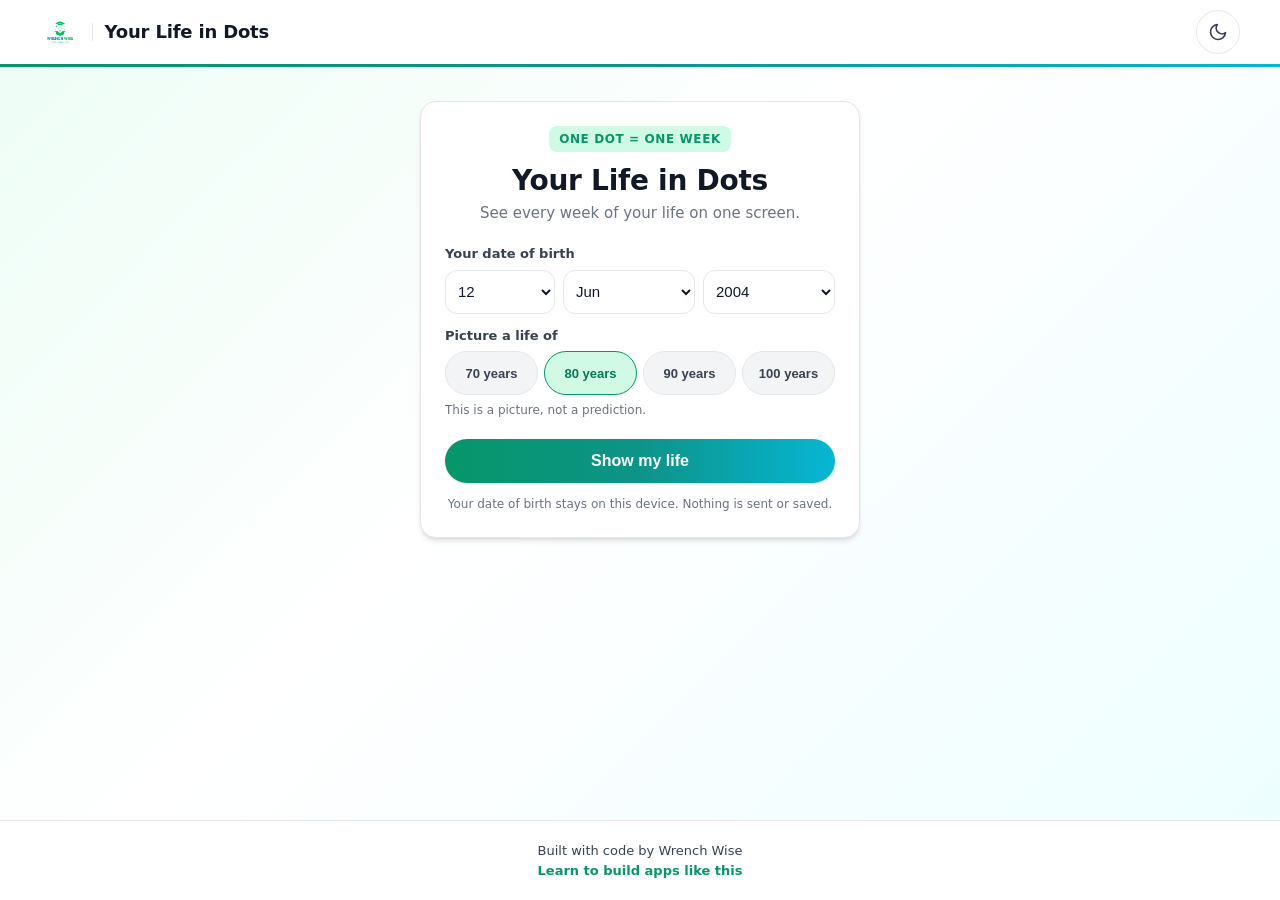
==== index.html @ a6e27f54 "Initial commit: Your Life in Dots web app" ====
<!DOCTYPE html>
<html lang="en">
<head>
  <meta charset="UTF-8">
  <meta name="viewport" content="width=device-width, initial-scale=1.0, viewport-fit=cover">
  <meta name="theme-color" content="#FFFFFF">
  <title>Your Life in Dots by Wrench Wise</title>
  <meta name="description" content="One dot for every week of your life. See yours in 10 seconds.">

  <!-- Open Graph -->
  <meta property="og:title" content="Your Life in Dots by Wrench Wise">
  <meta property="og:description" content="One dot for every week of your life. See yours in 10 seconds.">
  <meta property="og:type" content="website">
  <meta property="og:url" content="https://wrench-wise.com/life-in-dots">
  <meta property="og:image" content="https://wrench-wise.com/life-in-dots/assets/og-image.png">

  <!-- Twitter Card -->
  <meta name="twitter:card" content="summary_large_image">
  <meta name="twitter:title" content="Your Life in Dots by Wrench Wise">
  <meta name="twitter:description" content="One dot for every week of your life. See yours in 10 seconds.">
  <meta name="twitter:image" content="https://wrench-wise.com/life-in-dots/assets/og-image.png">

  <!-- App icon and manifest -->
  <link rel="icon" type="image/png" href="assets/favicon.png">
  <link rel="manifest" href="manifest.json">

  <!-- Styles -->
  <link rel="stylesheet" href="styles.css">
</head>
<body>
  <header class="app-header">
    <div class="header-content">
      <img src="assets/logo.png" alt="Wrench Wise" class="header-logo" onerror="this.style.display='none'; document.getElementById('logo-fallback').style.display='inline';">
      <span id="logo-fallback" style="display: none; font-weight: 800; color: var(--brand);">Wrench Wise</span>
      <div class="header-divider" aria-hidden="true"></div>
      <h1 class="header-title">Your Life in Dots</h1>
      <button id="theme-toggle" class="theme-toggle" type="button" aria-label="Toggle dark theme" title="Toggle theme">
        <svg class="sun-icon" viewBox="0 0 24 24" width="20" height="20" fill="none" stroke="currentColor" stroke-width="2" stroke-linecap="round" stroke-linejoin="round" aria-hidden="true"><circle cx="12" cy="12" r="4"/><path d="M12 2v2M12 20v2M4.93 4.93l1.41 1.41M17.66 17.66l1.41 1.41M2 12h2M20 12h2M6.34 17.66l-1.41 1.41M19.07 4.93l-1.41 1.41"/></svg>
        <svg class="moon-icon" viewBox="0 0 24 24" width="20" height="20" fill="none" stroke="currentColor" stroke-width="2" stroke-linecap="round" stroke-linejoin="round" aria-hidden="true"><path d="M21 12.79A9 9 0 1 1 11.21 3 7 7 0 0 0 21 12.79z"/></svg>
      </button>
    </div>
    <div class="header-bar" aria-hidden="true"></div>
  </header>

  <main class="app-main" id="app-main">
    <div id="test-output"></div>

    <!-- App shell content container for subsequent phases -->
    <div id="app-content"></div>
  </main>

  <footer class="app-footer">
    <p>Built with code by Wrench Wise</p>
    <p>
      <a href="https://wrench-wise.com/?utm_source=life-in-dots&utm_medium=web-app&utm_campaign=life-in-dots-2026" target="_blank" rel="noopener noreferrer">Learn to build apps like this</a>
    </p>
  </footer>

  <script type="module" src="js/main.js"></script>
</body>
</html>
---- styles.css ----
:root {
  /* Colors - Light Theme (default) */
  --bg: #FFFFFF;
  --bg-grad: linear-gradient(135deg, #ECFDF5 0%, #FFFFFF 45%, #ECFEFF 100%);
  --surface: #FFFFFF;
  --surface-2: #F3F4F6;
  --border: #E5E7EB;
  --text: #111827;
  --text-2: #374151;
  --muted: #6B7280;
  --brand: #059669;
  --brand-strong: #047857;
  --brand-soft: #D1FAE5;
  --accent: #0891B2;
  --error: #E11D48;
  --dot-future: #D1D5DB;
  --dot-lived-from: #059669;
  --dot-lived-mid: #0D9488;
  --dot-lived-to: #06B6D4;
  --dot-now: #047857;

  /* Brand gradient & Typography */
  --brand-grad: linear-gradient(90deg, #059669, #0D9488, #06B6D4);
  --font-family: ui-sans-serif, system-ui, -apple-system, "Segoe UI", Roboto, "Helvetica Neue", Arial, sans-serif;

  /* Shapes & Shadows */
  --radius-full: 999px;
  --radius-card: 16px;
  --radius-input: 12px;
  --radius-chip: 8px;
  --shadow-sm: 0 1px 3px rgba(0, 0, 0, 0.10), 0 1px 2px -1px rgba(0, 0, 0, 0.10);
  --shadow-md: 0 4px 6px -1px rgba(0, 0, 0, 0.10), 0 2px 4px -2px rgba(0, 0, 0, 0.10);
  --shadow-lg: 0 10px 15px -3px rgba(0, 0, 0, 0.10), 0 4px 6px -4px rgba(0, 0, 0, 0.10);

  /* Motion */
  --ease-out: cubic-bezier(0.22, 1, 0.36, 1);
  --ease: cubic-bezier(0.4, 0, 0.2, 1);
}

[data-theme="dark"] {
  --bg: #0F172A;
  --bg-grad: linear-gradient(135deg, #0F172A 0%, #1E293B 100%);
  --surface: #1E293B;
  --surface-2: #334155;
  --border: #334155;
  --text: #F1F5F9;
  --text-2: #CBD5E1;
  --muted: #94A3B8;
  --brand: #10B981;
  --brand-strong: #34D399;
  --brand-soft: rgba(16, 185, 129, 0.15);
  --accent: #22D3EE;
  --error: #FB7185;
  --dot-future: #334155;
  --dot-lived-from: #10B981;
  --dot-lived-mid: #14B8A6;
  --dot-lived-to: #22D3EE;
  --dot-now: #34D399;
  --shadow-sm: 0 1px 3px rgba(0, 0, 0, 0.40), 0 1px 2px -1px rgba(0, 0, 0, 0.40);
  --shadow-md: 0 4px 6px -1px rgba(0, 0, 0, 0.40), 0 2px 4px -2px rgba(0, 0, 0, 0.40);
  --shadow-lg: 0 10px 15px -3px rgba(0, 0, 0, 0.40), 0 4px 6px -4px rgba(0, 0, 0, 0.40);
}

*, *::before, *::after { box-sizing: border-box; margin: 0; padding: 0; }
html {
  font-family: var(--font-family);
  background-color: var(--bg);
  color: var(--text);
  min-height: 100%;
  -webkit-font-smoothing: antialiased;
}

body {
  min-height: 100dvh;
  background: var(--bg-grad);
  background-attachment: fixed;
  color: var(--text);
  line-height: 1.5;
  display: flex;
  flex-direction: column;
}

.tabular, select, button, input { font-variant-numeric: tabular-nums; }
h1, h2, h3 { font-weight: 800; letter-spacing: -0.01em; color: var(--text); line-height: 1.2; }
p { font-weight: 400; color: var(--text-2); }

/* Header */
.app-header {
  position: relative;
  background-color: var(--surface);
  border-bottom: 1px solid var(--border);
  padding: 0.625rem 1rem;
}
.header-content {
  max-width: 1200px;
  margin: 0 auto;
  display: flex;
  align-items: center;
  gap: 0.75rem;
}
.header-logo { height: 28px; width: auto; display: block; }
.header-divider { width: 1px; height: 18px; background-color: var(--border); }
.header-title { font-size: 1.125rem; font-weight: 800; }
.header-bar { position: absolute; left: 0; right: 0; bottom: -3px; height: 3px; background: var(--brand-grad); }
.theme-toggle {
  margin-left: auto;
  min-width: 44px; min-height: 44px; width: 44px; height: 44px;
  display: inline-flex; align-items: center; justify-content: center;
  background: transparent; border: 1px solid var(--border); border-radius: var(--radius-full);
  cursor: pointer; color: var(--text-2); transition: background-color 150ms var(--ease), border-color 150ms var(--ease);
}
.theme-toggle:hover { background-color: var(--surface-2); color: var(--text); }
.theme-toggle .sun-icon { display: none; }
.theme-toggle .moon-icon { display: block; }
[data-theme="dark"] .theme-toggle .sun-icon { display: block; }
[data-theme="dark"] .theme-toggle .moon-icon { display: none; }

/* Demo Mode */
.demo-tap-dot {
  position: fixed;
  width: 28px;
  height: 28px;
  border-radius: 50%;
  background: rgba(5, 150, 105, 0.5);
  border: 2px solid #059669;
  box-shadow: 0 0 10px rgba(5, 150, 105, 0.4);
  pointer-events: none;
  z-index: 99999;
  transform: translate(-50%, -50%) scale(1);
  transition: transform 150ms var(--ease-out), opacity 200ms ease, top 300ms var(--ease-out), left 300ms var(--ease-out);
  opacity: 0;
}
.demo-tap-dot.pressed { transform: translate(-50%, -50%) scale(0.8); background: rgba(5, 150, 105, 0.8); }
.demo-highlight { outline: 2px solid var(--brand) !important; background-color: var(--brand-soft) !important; }

/* Main Container */
.app-main { flex: 1; max-width: 1200px; width: 100%; margin: 0 auto; padding: 0.75rem; }

/* Home Card */
.home-card {
  background: var(--surface);
  border: 1px solid var(--border);
  border-radius: var(--radius-card);
  box-shadow: var(--shadow-md);
  padding: 1.5rem;
  max-width: 440px;
  margin: 1.5rem auto;
  text-align: center;
  transition: opacity 300ms var(--ease-out), transform 300ms var(--ease-out);
}
.eyebrow-chip {
  display: inline-block;
  font-size: 0.75rem;
  text-transform: uppercase;
  letter-spacing: 0.05em;
  color: var(--brand);
  background: var(--brand-soft);
  font-weight: 700;
  padding: 0.25rem 0.625rem;
  border-radius: var(--radius-chip);
  margin-bottom: 0.75rem;
}
.home-title { font-size: 1.75rem; margin-bottom: 0.25rem; }
.home-subtitle { font-size: 0.9375rem; color: var(--muted); margin-bottom: 1.25rem; }
.form-label { display: block; text-align: left; font-size: 0.8125rem; font-weight: 600; color: var(--text-2); margin: 0.75rem 0 0.375rem; }
.dropdowns-row { display: grid; grid-template-columns: 1fr 1.2fr 1.2fr; gap: 0.5rem; }
.dob-select {
  width: 100%;
  padding: 0.625rem 0.5rem;
  border: 1px solid var(--border);
  border-radius: var(--radius-input);
  background: var(--surface);
  color: var(--text);
  font-size: 0.9375rem;
  min-height: 44px;
}
.form-error { color: var(--error); font-size: 0.8125rem; font-weight: 600; text-align: left; margin-top: 0.375rem; }
.life-pills-row { display: grid; grid-template-columns: repeat(4, 1fr); gap: 0.375rem; margin-bottom: 0.375rem; }
.life-pill-btn {
  padding: 0.5rem 0.25rem;
  border: 1px solid var(--border);
  border-radius: var(--radius-full);
  background: var(--surface-2);
  color: var(--text-2);
  font-size: 0.8125rem;
  font-weight: 600;
  cursor: pointer;
  min-height: 44px;
  transition: all 150ms var(--ease);
}
.life-pill-btn.active { background: var(--brand-soft); color: var(--brand-strong); border-color: var(--brand); }
.form-hint { font-size: 0.75rem; color: var(--muted); margin-bottom: 1.25rem; text-align: left; }
.primary-btn {
  width: 100%;
  padding: 0.75rem 1.5rem;
  background: var(--brand-grad);
  color: #FFFFFF;
  border: none;
  border-radius: var(--radius-full);
  font-size: 1rem;
  font-weight: 700;
  cursor: pointer;
  box-shadow: var(--shadow-sm);
  min-height: 44px;
  transition: opacity 150ms var(--ease);
}
.primary-btn:hover { opacity: 0.92; }
.privacy-note { font-size: 0.75rem; color: var(--muted); margin-top: 0.75rem; }

/* Result Layout */
.result-section { width: 100%; transition: opacity 300ms var(--ease-out), transform 300ms var(--ease-out); }
.reveal-container { display: flex; flex-direction: column; align-items: center; }
.reveal-header { text-align: center; margin-bottom: 0.5rem; }
.reveal-eyebrow { font-size: 0.75rem; text-transform: uppercase; letter-spacing: 0.05em; color: var(--brand); font-weight: 700; }
.reveal-headline { font-size: 1.375rem; font-weight: 800; color: var(--text); margin: 0.25rem 0; }
.reveal-subline { font-size: 0.8125rem; color: var(--muted); min-height: 1.25rem; }

/* Grid Card */
.grid-card-wrap { display: flex; flex-direction: column; align-items: center; width: 100%; }
.moved-up-chip {
  background: var(--brand-soft);
  color: var(--brand-strong);
  font-size: 0.75rem;
  font-weight: 600;
  padding: 0.25rem 0.5rem;
  border-radius: var(--radius-chip);
  margin-bottom: 0.375rem;
}
.grid-card {
  background: var(--surface);
  border: 1px solid var(--border);
  border-radius: var(--radius-card);
  padding: 0.5rem;
  box-shadow: var(--shadow-sm);
  display: inline-flex;
  justify-content: center;
  align-items: center;
  position: relative;
}
.grid-canvas { display: block; border-radius: 4px; }
.grid-overlay-canvas { position: absolute; left: 0.5rem; top: 0.5rem; pointer-events: none; }
.dot-tooltip {
  position: absolute;
  pointer-events: none;
  background: var(--surface);
  color: var(--text);
  border: 1px solid var(--border);
  border-radius: var(--radius-chip);
  padding: 0.375rem 0.625rem;
  font-size: 0.8125rem;
  box-shadow: var(--shadow-md);
  z-index: 20;
  transform: translate(-50%, -100%);
  white-space: nowrap;
}
.grid-legend {
  display: flex;
  align-items: center;
  justify-content: center;
  gap: 1rem;
  margin-top: 0.375rem;
  font-size: 0.75rem;
  color: var(--text-2);
  font-weight: 500;
}
.legend-item { display: inline-flex; align-items: center; gap: 0.3125rem; }
.legend-dot { width: 8px; height: 8px; border-radius: 50%; display: inline-block; }
.legend-dot.lived { background: var(--brand); }
.legend-dot.now { background: var(--brand-strong); box-shadow: 0 0 0 1.5px var(--surface), 0 0 0 3px var(--dot-now); }
.legend-dot.ahead { background: var(--dot-future); }
.grid-note { font-size: 0.6875rem; color: var(--muted); text-align: center; margin-top: 0.1875rem; }

/* Stat Cards */
.stat-cards-wrapper { width: 100%; max-width: 600px; margin: 1.25rem auto 0; }
.stat-group { margin-bottom: 1.25rem; }
.stat-group-title { font-size: 1rem; font-weight: 800; margin-bottom: 0.625rem; color: var(--text); text-align: left; }
.stat-cards-grid { display: grid; grid-template-columns: repeat(2, 1fr); gap: 0.625rem; }
.stat-card {
  background: var(--surface);
  border: 1px solid var(--border);
  border-radius: var(--radius-card);
  padding: 0.875rem;
  box-shadow: var(--shadow-sm);
  text-align: left;
  opacity: 0;
  transform: translateY(16px);
  transition: opacity 300ms var(--ease-out), transform 300ms var(--ease-out);
}
.stat-card.visible { opacity: 1; transform: translateY(0); }
.stat-card-icon { margin-bottom: 0.375rem; }
.stat-card-num { font-size: 1.5rem; font-weight: 800; color: var(--text); line-height: 1.2; }
.stat-card-label { font-size: 0.8125rem; color: var(--muted); font-weight: 500; margin-top: 0.125rem; }
.stat-card-note { font-size: 0.6875rem; color: var(--muted); margin-top: 0.25rem; font-style: italic; }

/* Collapsible How We Count */
.how-we-count {
  background: var(--surface);
  border: 1px solid var(--border);
  border-radius: var(--radius-card);
  padding: 0.75rem 1rem;
  margin-top: 1rem;
  font-size: 0.8125rem;
  text-align: left;
}
.how-we-count summary { font-weight: 700; color: var(--text); cursor: pointer; list-style: none; display: flex; justify-content: space-between; align-items: center; }
.how-we-count summary::-webkit-details-marker { display: none; }
.how-we-count summary::after { content: '+'; font-size: 1.125rem; color: var(--muted); }
.how-we-count[open] summary::after { content: '−'; }
.how-we-count-content { margin-top: 0.625rem; padding-top: 0.625rem; border-top: 1px solid var(--border); color: var(--text-2); font-size: 0.75rem; line-height: 1.5; }
.how-we-count-content p { margin-bottom: 0.5rem; }

/* Closing Card */
.closing-card {
  background: var(--surface);
  border: 1px solid var(--border);
  border-radius: var(--radius-card);
  box-shadow: var(--shadow-sm);
  padding: 1.5rem 1rem;
  text-align: center;
  max-width: 440px;
  margin: 1.5rem auto 0;
  opacity: 0;
  transform: translateY(16px);
  transition: opacity 300ms var(--ease-out), transform 300ms var(--ease-out);
}
.closing-card.visible { opacity: 1; transform: translateY(0); }
.closing-title { font-size: 1.25rem; font-weight: 800; margin-bottom: 0.375rem; }
.closing-body { font-size: 0.875rem; color: var(--muted); margin-bottom: 1rem; }
.closing-btn-group { display: flex; flex-direction: column; gap: 0.5rem; }
.secondary-btn {
  width: 100%;
  padding: 0.625rem 1rem;
  background: var(--surface);
  color: var(--text);
  border: 1px solid var(--border);
  border-radius: var(--radius-full);
  font-size: 0.875rem;
  font-weight: 600;
  cursor: pointer;
  min-height: 44px;
}
.secondary-btn:hover { background: var(--surface-2); }
.text-link-btn {
  background: none;
  border: none;
  color: var(--brand);
  font-weight: 600;
  font-size: 0.875rem;
  padding: 0.5rem;
  cursor: pointer;
  text-decoration: underline;
  min-height: 44px;
}

/* Laptop layout */
@media (min-width: 900px) {
  .reveal-container { flex-direction: row; align-items: flex-start; justify-content: center; gap: 2.5rem; padding-top: 1rem; }
  .reveal-left { flex: 0 0 auto; }
  .reveal-right { flex: 1 1 360px; max-width: 500px; text-align: left; }
  .reveal-header { text-align: left; }
  .reveal-headline { font-size: 1.75rem; }
  .stat-group-title { text-align: left; }
}

/* Self-test UI */
.test-suite { background: var(--surface); border: 1px solid var(--border); border-radius: var(--radius-card); padding: 1.25rem; box-shadow: var(--shadow-md); }
.test-header { display: flex; align-items: center; justify-content: space-between; margin-bottom: 0.75rem; border-bottom: 1px solid var(--border); padding-bottom: 0.5rem; }
.test-badge { padding: 0.25rem 0.625rem; border-radius: var(--radius-chip); font-size: 0.8125rem; font-weight: 700; }
.test-badge.pass { background: var(--brand-soft); color: var(--brand-strong); }
.test-badge.fail { background: #FFE4E6; color: var(--error); }
.test-table-wrapper { overflow-x: auto; margin-bottom: 1rem; }
.test-table { width: 100%; border-collapse: collapse; font-size: 0.8125rem; }
.test-table th, .test-table td { padding: 0.375rem 0.5rem; border: 1px solid var(--border); }
.test-table th { background: var(--surface-2); }
.test-table td.pass { color: var(--brand-strong); font-weight: 600; }
.test-table td.fail { color: var(--error); font-weight: 700; }

/* Footer */
.app-footer { padding: 1.25rem 1rem; text-align: center; font-size: 0.8125rem; color: var(--muted); border-top: 1px solid var(--border); background: var(--surface); margin-top: auto; }
.app-footer a { color: var(--brand); text-decoration: none; font-weight: 600; }
.app-footer a:hover { text-decoration: underline; }

@media (prefers-reduced-motion: reduce) {
  *, *::before, *::after {
    animation-duration: 0.01ms !important;
    animation-iteration-count: 1 !important;
    transition-duration: 0.01ms !important;
    scroll-behavior: auto !important;
  }
}
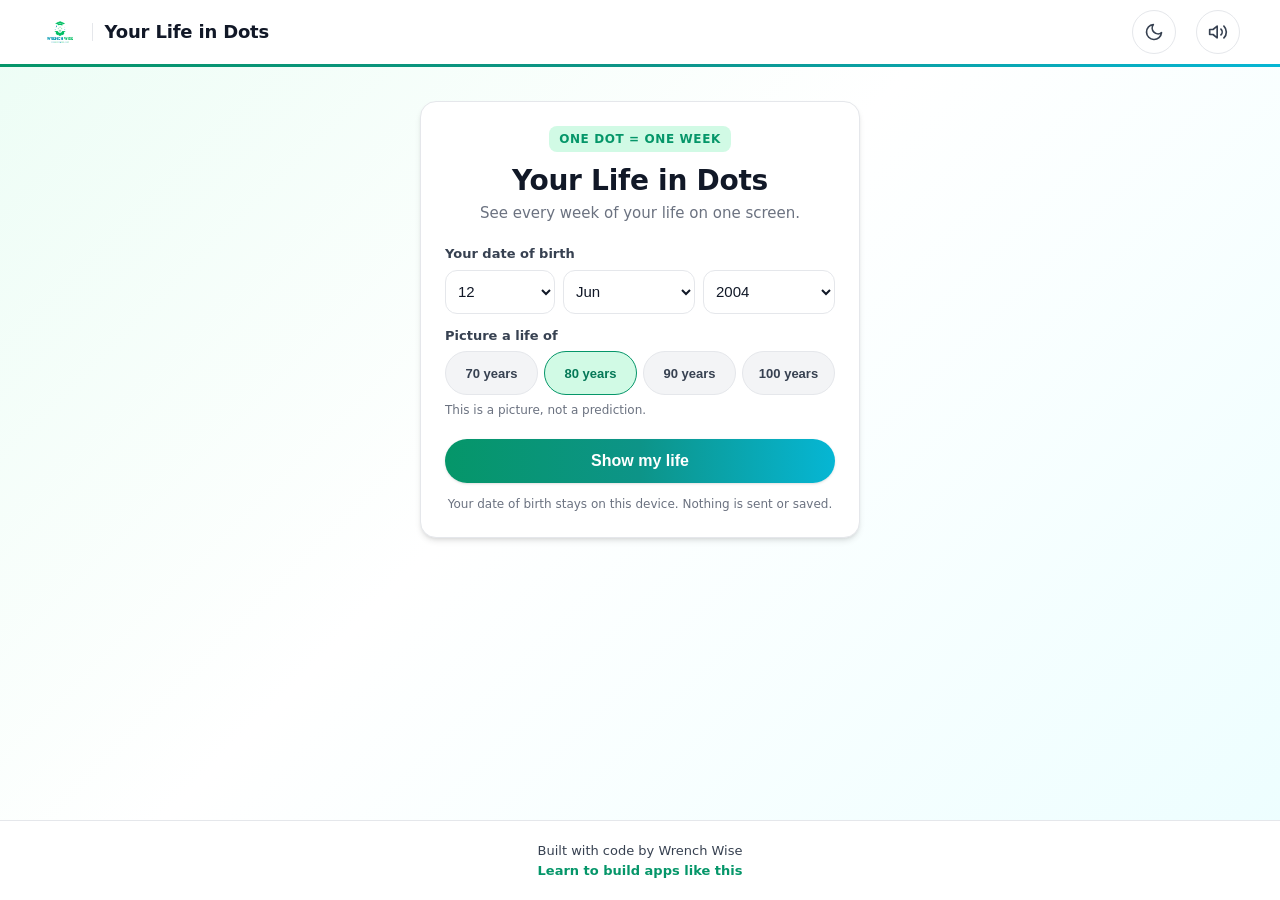
==== commit 0bd45c74: "Phase 3: cinematic intro, camera, flashback, sound, skip, and reduced motion" ====
--- a/index.html
+++ b/index.html
@@ -3,7 +3,8 @@
 <head>
   <meta charset="UTF-8">
   <meta name="viewport" content="width=device-width, initial-scale=1.0, viewport-fit=cover">
-  <meta name="theme-color" content="#FFFFFF">
+  <meta name="theme-color" media="(prefers-color-scheme: light)" content="#FFFFFF">
+  <meta name="theme-color" media="(prefers-color-scheme: dark)" content="#0F172A">
   <title>Your Life in Dots by Wrench Wise</title>
   <meta name="description" content="One dot for every week of your life. See yours in 10 seconds.">
 
@@ -11,21 +12,34 @@
   <meta property="og:title" content="Your Life in Dots by Wrench Wise">
   <meta property="og:description" content="One dot for every week of your life. See yours in 10 seconds.">
   <meta property="og:type" content="website">
-  <meta property="og:url" content="https://wrench-wise.com/life-in-dots">
-  <meta property="og:image" content="https://wrench-wise.com/life-in-dots/assets/og-image.png">
+  <meta property="og:url" content="https://lifeindots.vercel.app">
+  <meta property="og:image" content="https://lifeindots.vercel.app/assets/og-image.png">
 
   <!-- Twitter Card -->
   <meta name="twitter:card" content="summary_large_image">
   <meta name="twitter:title" content="Your Life in Dots by Wrench Wise">
   <meta name="twitter:description" content="One dot for every week of your life. See yours in 10 seconds.">
-  <meta name="twitter:image" content="https://wrench-wise.com/life-in-dots/assets/og-image.png">
+  <meta name="twitter:image" content="https://lifeindots.vercel.app/assets/og-image.png">
 
   <!-- App icon and manifest -->
   <link rel="icon" type="image/png" href="assets/favicon.png">
   <link rel="manifest" href="manifest.json">
 
+  <!-- Prevent flash of wrong theme -->
+  <script>
+    (function() {
+      try {
+        var t = localStorage.getItem('lid-theme');
+        if (!t && window.matchMedia && window.matchMedia('(prefers-color-scheme: dark)').matches) t = 'dark';
+        if (t === 'dark') document.documentElement.setAttribute('data-theme', 'dark');
+      } catch (e) {}
+    })();
+  </script>
+
   <!-- Styles -->
   <link rel="stylesheet" href="styles.css">
+  <link rel="stylesheet" href="tabs.css">
+  <link rel="stylesheet" href="reveal.css">
 </head>
 <body>
   <header class="app-header">
@@ -37,6 +51,9 @@
       <button id="theme-toggle" class="theme-toggle" type="button" aria-label="Toggle dark theme" title="Toggle theme">
         <svg class="sun-icon" viewBox="0 0 24 24" width="20" height="20" fill="none" stroke="currentColor" stroke-width="2" stroke-linecap="round" stroke-linejoin="round" aria-hidden="true"><circle cx="12" cy="12" r="4"/><path d="M12 2v2M12 20v2M4.93 4.93l1.41 1.41M17.66 17.66l1.41 1.41M2 12h2M20 12h2M6.34 17.66l-1.41 1.41M19.07 4.93l-1.41 1.41"/></svg>
         <svg class="moon-icon" viewBox="0 0 24 24" width="20" height="20" fill="none" stroke="currentColor" stroke-width="2" stroke-linecap="round" stroke-linejoin="round" aria-hidden="true"><path d="M21 12.79A9 9 0 1 1 11.21 3 7 7 0 0 0 21 12.79z"/></svg>
+      </button>
+      <button id="audio-toggle" class="audio-toggle" type="button" aria-label="Mute sound" title="Toggle sound">
+        <svg viewBox="0 0 24 24" width="20" height="20" fill="none" stroke="currentColor" stroke-width="2" stroke-linecap="round" stroke-linejoin="round" aria-hidden="true"><polygon points="11 5 6 9 2 9 2 15 6 15 11 19 11 5"/><path d="M15.54 8.46a5 5 0 0 1 0 7.07"/><path d="M19.07 4.93a10 10 0 0 1 0 14.14"/></svg>
       </button>
     </div>
     <div class="header-bar" aria-hidden="true"></div>
--- a/styles.css
+++ b/styles.css
@@ -1,4 +1,4 @@
-:root {
+:root, [data-theme="light"] {
   /* Colors - Light Theme (default) */
   --bg: #FFFFFF;
   --bg-grad: linear-gradient(135deg, #ECFDF5 0%, #FFFFFF 45%, #ECFEFF 100%);
@@ -18,6 +18,13 @@
   --dot-lived-mid: #0D9488;
   --dot-lived-to: #06B6D4;
   --dot-now: #047857;
+  --dot-unassigned: #A7F3D0;
+  --history: #D97706;
+  --milestone: #0891B2;
+  --ch-1: #059669; --ch-2: #0891B2; --ch-3: #6366F1; --ch-4: #D97706;
+  --ch-5: #DB2777; --ch-6: #65A30D; --ch-7: #7C3AED; --ch-8: #0F766E;
+  --t-sleep: #6366F1; --t-work: #0891B2; --t-travel: #D97706;
+  --t-phone: #E11D48; --t-learn: #059669; --t-free: #5EEAD4;
 
   /* Brand gradient & Typography */
   --brand-grad: linear-gradient(90deg, #059669, #0D9488, #06B6D4);
@@ -56,9 +63,33 @@
   --dot-lived-mid: #14B8A6;
   --dot-lived-to: #22D3EE;
   --dot-now: #34D399;
+  --dot-unassigned: #134E4A;
+  --history: #FBBF24;
+  --milestone: #22D3EE;
+  --ch-1: #34D399; --ch-2: #22D3EE; --ch-3: #818CF8; --ch-4: #FBBF24;
+  --ch-5: #F472B6; --ch-6: #A3E635; --ch-7: #A78BFA; --ch-8: #5EEAD4;
+  --t-sleep: #818CF8; --t-work: #22D3EE; --t-travel: #FBBF24;
+  --t-phone: #FB7185; --t-learn: #34D399; --t-free: #0D9488;
   --shadow-sm: 0 1px 3px rgba(0, 0, 0, 0.40), 0 1px 2px -1px rgba(0, 0, 0, 0.40);
   --shadow-md: 0 4px 6px -1px rgba(0, 0, 0, 0.40), 0 2px 4px -2px rgba(0, 0, 0, 0.40);
   --shadow-lg: 0 10px 15px -3px rgba(0, 0, 0, 0.40), 0 4px 6px -4px rgba(0, 0, 0, 0.40);
+}
+
+html.theme-transition,
+html.theme-transition *,
+html.theme-transition *::before,
+html.theme-transition *::after {
+  transition: background-color 200ms var(--ease),
+              color 200ms var(--ease),
+              border-color 200ms var(--ease),
+              box-shadow 200ms var(--ease) !important;
+}
+
+[data-theme="dark"] .header-logo {
+  background: #FFFFFF;
+  border-radius: 8px;
+  padding: 4px 8px;
+  box-sizing: content-box;
 }
 
 *, *::before, *::after { box-sizing: border-box; margin: 0; padding: 0; }
@@ -117,15 +148,9 @@
 
 /* Demo Mode */
 .demo-tap-dot {
-  position: fixed;
-  width: 28px;
-  height: 28px;
-  border-radius: 50%;
-  background: rgba(5, 150, 105, 0.5);
-  border: 2px solid #059669;
-  box-shadow: 0 0 10px rgba(5, 150, 105, 0.4);
-  pointer-events: none;
-  z-index: 99999;
+  position: fixed; width: 28px; height: 28px; border-radius: 50%;
+  background: rgba(5, 150, 105, 0.5); border: 2px solid #059669;
+  box-shadow: 0 0 10px rgba(5, 150, 105, 0.4); pointer-events: none; z-index: 99999;
   transform: translate(-50%, -50%) scale(1);
   transition: transform 150ms var(--ease-out), opacity 200ms ease, top 300ms var(--ease-out), left 300ms var(--ease-out);
   opacity: 0;
@@ -138,35 +163,23 @@
 
 /* Home Card */
 .home-card {
-  background: var(--surface);
-  border: 1px solid var(--border);
-  border-radius: var(--radius-card);
-  box-shadow: var(--shadow-md);
-  padding: 1.5rem;
-  max-width: 440px;
-  margin: 1.5rem auto;
-  text-align: center;
+  background: var(--surface); border: 1px solid var(--border); border-radius: var(--radius-card);
+  box-shadow: var(--shadow-md); padding: 1.5rem; max-width: 440px; margin: 1.5rem auto; text-align: center;
   transition: opacity 300ms var(--ease-out), transform 300ms var(--ease-out);
 }
 .eyebrow-chip {
-  display: inline-block;
-  font-size: 0.75rem;
-  text-transform: uppercase;
-  letter-spacing: 0.05em;
-  color: var(--brand);
-  background: var(--brand-soft);
-  font-weight: 700;
-  padding: 0.25rem 0.625rem;
-  border-radius: var(--radius-chip);
-  margin-bottom: 0.75rem;
+  display: inline-block; font-size: 0.75rem; text-transform: uppercase; letter-spacing: 0.05em;
+  color: var(--brand); background: var(--brand-soft); font-weight: 700; padding: 0.25rem 0.625rem;
+  border-radius: var(--radius-chip); margin-bottom: 0.75rem;
 }
 .home-title { font-size: 1.75rem; margin-bottom: 0.25rem; }
 .home-subtitle { font-size: 0.9375rem; color: var(--muted); margin-bottom: 1.25rem; }
 .form-label { display: block; text-align: left; font-size: 0.8125rem; font-weight: 600; color: var(--text-2); margin: 0.75rem 0 0.375rem; }
 .dropdowns-row { display: grid; grid-template-columns: 1fr 1.2fr 1.2fr; gap: 0.5rem; }
 .dob-select {
-  width: 100%;
-  padding: 0.625rem 0.5rem;
+  width: 100%; padding: 0.625rem 0.5rem; border: 1px solid var(--border); border-radius: var(--radius-input);
+  background: var(--surface); color: var(--text); font-size: 0.9375rem; min-height: 44px;
+}
   border: 1px solid var(--border);
   border-radius: var(--radius-input);
   background: var(--surface);
@@ -328,28 +341,14 @@
 .closing-body { font-size: 0.875rem; color: var(--muted); margin-bottom: 1rem; }
 .closing-btn-group { display: flex; flex-direction: column; gap: 0.5rem; }
 .secondary-btn {
-  width: 100%;
-  padding: 0.625rem 1rem;
-  background: var(--surface);
-  color: var(--text);
-  border: 1px solid var(--border);
-  border-radius: var(--radius-full);
-  font-size: 0.875rem;
-  font-weight: 600;
-  cursor: pointer;
-  min-height: 44px;
+  width: 100%; padding: 0.625rem 1rem; background: var(--surface); color: var(--text);
+  border: 1px solid var(--border); border-radius: var(--radius-full); font-size: 0.875rem;
+  font-weight: 600; cursor: pointer; min-height: 44px;
 }
 .secondary-btn:hover { background: var(--surface-2); }
 .text-link-btn {
-  background: none;
-  border: none;
-  color: var(--brand);
-  font-weight: 600;
-  font-size: 0.875rem;
-  padding: 0.5rem;
-  cursor: pointer;
-  text-decoration: underline;
-  min-height: 44px;
+  background: none; border: none; color: var(--brand); font-weight: 600; font-size: 0.875rem;
+  padding: 0.5rem; cursor: pointer; text-decoration: underline; min-height: 44px;
 }
 
 /* Laptop layout */
--- a/tabs.css
+++ b/tabs.css
@@ -0,0 +1,274 @@
+/* Tabs, bottom sheet, laptop segmented control and panels for Your Life in Dots (Section 4D) */
+
+/* Layer transition */
+@keyframes layerFade {
+  0% { opacity: 0.6; }
+  100% { opacity: 1; }
+}
+
+.layer-fade-anim {
+  animation: layerFade 150ms var(--ease);
+}
+
+/* Phone bottom tab bar (under 900px wide) */
+.bottom-tab-bar {
+  display: none;
+  position: fixed;
+  bottom: 0;
+  left: 0;
+  right: 0;
+  height: calc(64px + env(safe-area-inset-bottom, 0px));
+  padding-bottom: env(safe-area-inset-bottom, 0px);
+  background-color: var(--surface);
+  border-top: 1px solid var(--border);
+  z-index: 900;
+  align-items: center;
+  justify-content: space-around;
+}
+
+.tab-btn {
+  flex: 1;
+  height: 64px;
+  background: none;
+  border: none;
+  color: var(--muted);
+  display: flex;
+  flex-direction: column;
+  align-items: center;
+  justify-content: center;
+  gap: 4px;
+  cursor: pointer;
+  font-size: 0.6875rem;
+  font-weight: 600;
+  transition: color 150ms var(--ease);
+  min-height: 44px;
+  touch-action: manipulation;
+}
+
+.tab-btn:hover {
+  color: var(--text);
+}
+
+.tab-btn.active {
+  color: var(--brand);
+}
+
+.tab-btn svg {
+  width: 22px;
+  height: 22px;
+  stroke: currentColor;
+  fill: none;
+  stroke-width: 2;
+  stroke-linecap: round;
+  stroke-linejoin: round;
+}
+
+/* Bottom Sheet */
+.bottom-sheet-backdrop {
+  display: none;
+  position: fixed;
+  top: 0;
+  left: 0;
+  right: 0;
+  bottom: 0;
+  background: rgba(0, 0, 0, 0.35);
+  z-index: 910;
+  opacity: 0;
+  transition: opacity 200ms var(--ease);
+}
+
+.bottom-sheet-backdrop.open {
+  display: block;
+  opacity: 1;
+}
+
+.bottom-sheet {
+  position: fixed;
+  left: 0;
+  right: 0;
+  bottom: calc(64px + env(safe-area-inset-bottom, 0px));
+  height: min(52dvh, 460px);
+  background: var(--surface);
+  border-top-left-radius: 16px;
+  border-top-right-radius: 16px;
+  box-shadow: var(--shadow-lg);
+  border: 1px solid var(--border);
+  border-bottom: none;
+  z-index: 920;
+  transform: translateY(105%);
+  transition: transform 250ms var(--ease-out), visibility 250ms;
+  display: flex;
+  flex-direction: column;
+  overflow: hidden;
+  visibility: hidden;
+  pointer-events: none;
+}
+
+.bottom-sheet.open {
+  transform: translateY(0);
+  visibility: visible;
+  pointer-events: auto;
+}
+
+.sheet-handle-bar {
+  width: 100%;
+  display: flex;
+  justify-content: center;
+  padding: 8px 0 4px;
+  cursor: grab;
+}
+
+.sheet-handle {
+  width: 36px;
+  height: 4px;
+  border-radius: 2px;
+  background-color: var(--border);
+}
+
+.sheet-header {
+  display: flex;
+  align-items: center;
+  justify-content: space-between;
+  padding: 0.5rem 1rem 0.75rem;
+  border-bottom: 1px solid var(--border);
+}
+
+.sheet-title-wrap {
+  text-align: left;
+}
+
+.sheet-title {
+  font-size: 1.0625rem;
+  font-weight: 800;
+  color: var(--text);
+}
+
+.sheet-subtitle {
+  font-size: 0.75rem;
+  color: var(--muted);
+}
+
+.sheet-done-btn {
+  background: var(--surface-2);
+  border: 1px solid var(--border);
+  border-radius: var(--radius-full);
+  padding: 0.375rem 0.875rem;
+  font-size: 0.8125rem;
+  font-weight: 700;
+  color: var(--text);
+  cursor: pointer;
+  min-height: 44px;
+  min-width: 60px;
+}
+
+.sheet-body {
+  flex: 1;
+  overflow-y: auto;
+  padding: 1rem;
+  -webkit-overflow-scrolling: touch;
+}
+
+.bottom-sheet .panel-header {
+  display: none;
+}
+
+/* Laptop Segmented Control (900px and wider) */
+.laptop-tabs {
+  display: none;
+  background: var(--surface-2);
+  border-radius: var(--radius-full);
+  padding: 4px;
+  margin-bottom: 1.25rem;
+  grid-template-columns: repeat(5, 1fr);
+  gap: 4px;
+  border: 1px solid var(--border);
+}
+
+.laptop-tab-btn {
+  background: transparent;
+  border: none;
+  border-radius: var(--radius-full);
+  padding: 0.5rem 0.5rem;
+  font-size: 0.8125rem;
+  font-weight: 600;
+  color: var(--text-2);
+  cursor: pointer;
+  transition: all 150ms var(--ease);
+  min-height: 44px;
+  text-align: center;
+}
+
+.laptop-tab-btn:hover {
+  color: var(--text);
+}
+
+.laptop-tab-btn.active {
+  background: var(--surface);
+  color: var(--text);
+  box-shadow: var(--shadow-sm);
+  font-weight: 700;
+}
+
+/* Tool Panels */
+.tool-panel {
+  display: none;
+  text-align: left;
+}
+
+.tool-panel.active {
+  display: block;
+}
+
+.panel-header {
+  margin-bottom: 1rem;
+}
+
+.panel-title {
+  font-size: 1.25rem;
+  font-weight: 800;
+  color: var(--text);
+}
+
+.panel-subtitle {
+  font-size: 0.8125rem;
+  color: var(--muted);
+  margin-top: 0.25rem;
+}
+
+.panel-placeholder {
+  background: var(--surface);
+  border: 1px dashed var(--border);
+  border-radius: var(--radius-card);
+  padding: 1.5rem;
+  text-align: center;
+  color: var(--muted);
+  font-size: 0.875rem;
+  margin-bottom: 1rem;
+}
+
+.panel-share-wrap {
+  margin-top: 1rem;
+  padding-top: 1rem;
+  border-top: 1px solid var(--border);
+}
+
+/* Responsive visibility */
+@media (max-width: 899px) {
+  .bottom-tab-bar.visible {
+    display: flex;
+  }
+}
+
+@media (min-width: 900px) {
+  .laptop-tabs.visible {
+    display: grid;
+  }
+  .reveal-left {
+    position: sticky;
+    top: 1rem;
+    align-self: flex-start;
+  }
+  .bottom-sheet, .bottom-sheet-backdrop, .bottom-tab-bar {
+    display: none !important;
+  }
+}
--- a/reveal.css
+++ b/reveal.css
@@ -0,0 +1,133 @@
+/* Cinematic intro, flashback captions, skip button, and audio toggle (Sections 4A, 4B) */
+
+/* Captions pill */
+.reveal-caption-wrap {
+  position: absolute;
+  top: 1.25rem;
+  left: 0;
+  right: 0;
+  display: flex;
+  justify-content: center;
+  align-items: center;
+  pointer-events: none;
+  z-index: 50;
+  padding: 0 1rem;
+}
+
+.reveal-caption {
+  background: var(--surface);
+  border: 1px solid var(--border);
+  box-shadow: var(--shadow-md);
+  border-radius: var(--radius-full);
+  padding: 0.625rem 1.25rem;
+  font-size: 1.375rem; /* 22px phone */
+  font-weight: 800;
+  color: var(--text);
+  text-align: center;
+  line-height: 1.25;
+  transition: opacity 200ms var(--ease);
+  opacity: 0;
+  max-width: 90%;
+}
+
+@media (min-width: 900px) {
+  .reveal-caption {
+    font-size: 1.75rem; /* 28px laptop */
+    padding: 0.75rem 1.75rem;
+  }
+}
+
+/* Flashback caption variant */
+.reveal-caption.flashback {
+  font-size: 1.125rem; /* 18px phone */
+  font-weight: 600;
+  border-radius: var(--radius-card);
+  padding: 0.75rem 1.25rem;
+  display: flex;
+  flex-direction: column;
+  gap: 0.25rem;
+}
+
+.reveal-caption.flashback .flashback-sub {
+  font-size: 0.8125rem;
+  font-weight: 500;
+  color: var(--muted);
+}
+
+@media (min-width: 900px) {
+  .reveal-caption.flashback {
+    font-size: 1.375rem; /* 22px laptop */
+  }
+}
+
+/* Skip button */
+.reveal-skip-btn {
+  position: absolute;
+  top: 0.75rem;
+  right: 0.75rem;
+  background: var(--surface);
+  border: 1px solid var(--border);
+  border-radius: var(--radius-full);
+  padding: 0.375rem 0.875rem;
+  font-size: 0.8125rem;
+  font-weight: 600;
+  color: var(--muted);
+  cursor: pointer;
+  z-index: 60;
+  min-height: 44px;
+  min-width: 44px;
+  display: flex;
+  align-items: center;
+  justify-content: center;
+  transition: all 150ms var(--ease);
+  box-shadow: var(--shadow-sm);
+}
+
+.reveal-skip-btn:hover {
+  color: var(--text);
+  border-color: var(--text-2);
+}
+
+/* Header Audio Button */
+.audio-toggle {
+  background: transparent;
+  border: 1px solid var(--border);
+  border-radius: var(--radius-full);
+  width: 38px;
+  height: 38px;
+  display: flex;
+  align-items: center;
+  justify-content: center;
+  color: var(--text-2);
+  cursor: pointer;
+  margin-left: 0.5rem;
+  min-height: 44px;
+  min-width: 44px;
+  transition: all 150ms var(--ease);
+}
+
+.audio-toggle:hover {
+  color: var(--text);
+  background: var(--surface-2);
+}
+
+/* Reduced motion flashback list */
+.reduced-flashback-list {
+  margin-top: 1rem;
+  padding: 0.75rem 1rem;
+  background: var(--surface-2);
+  border-radius: var(--radius-card);
+  border: 1px solid var(--border);
+  text-align: left;
+}
+
+.reduced-flashback-item {
+  font-size: 0.875rem;
+  color: var(--text);
+  padding: 0.375rem 0;
+  border-bottom: 1px solid var(--border);
+}
+
+.reduced-flashback-item:last-child {
+  border-bottom: none;
+}
